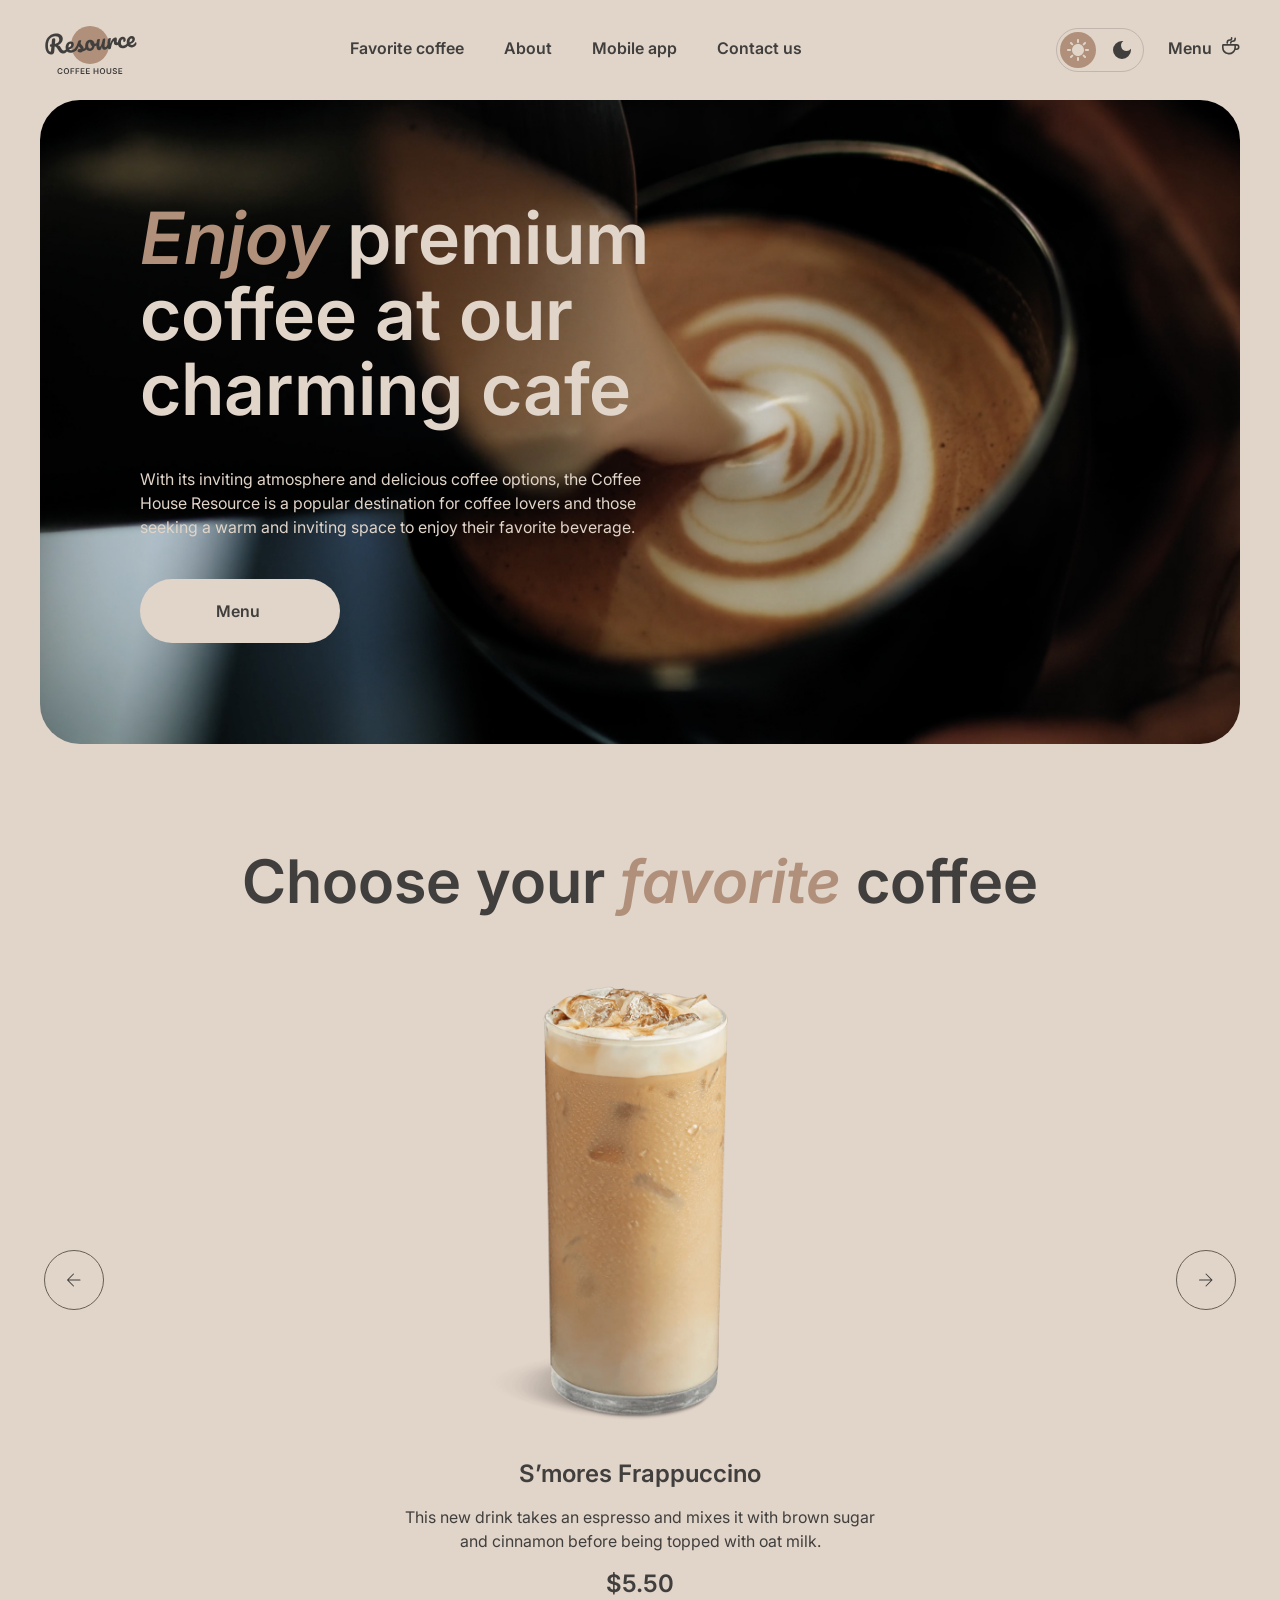
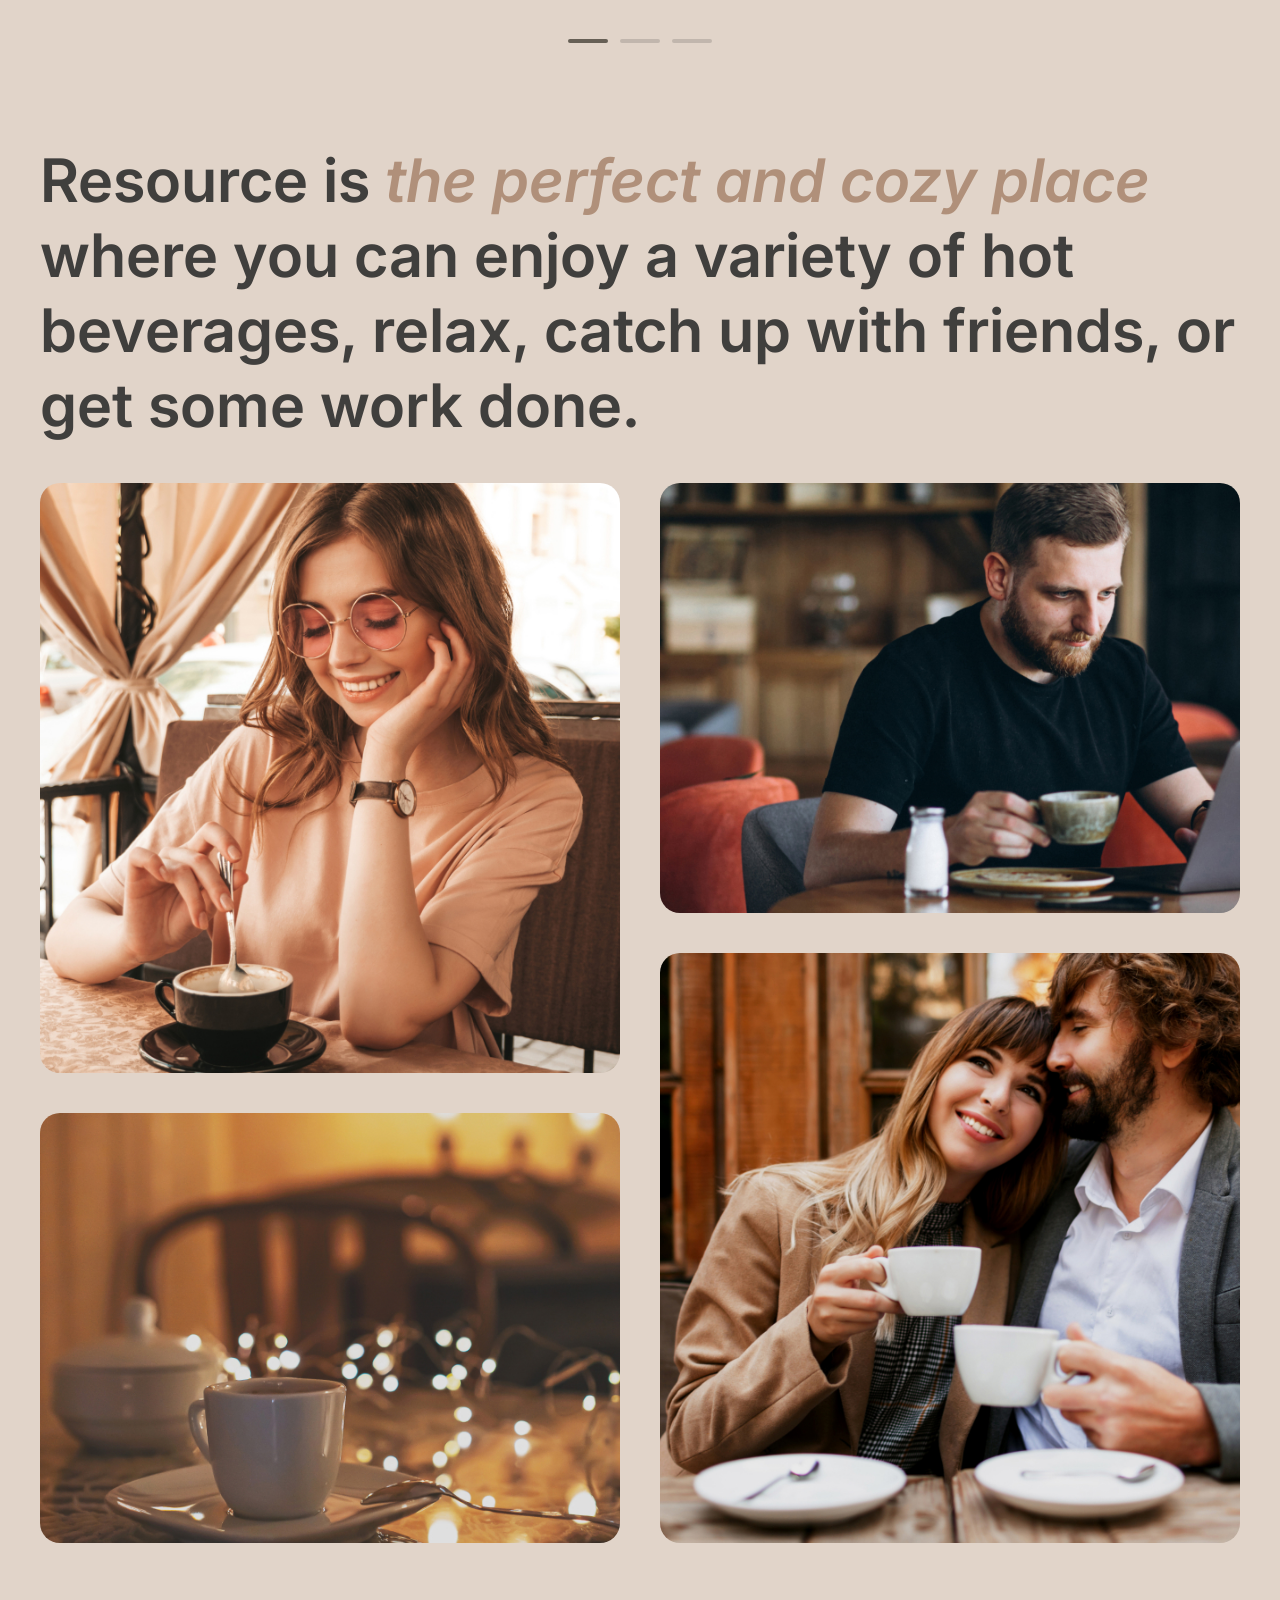
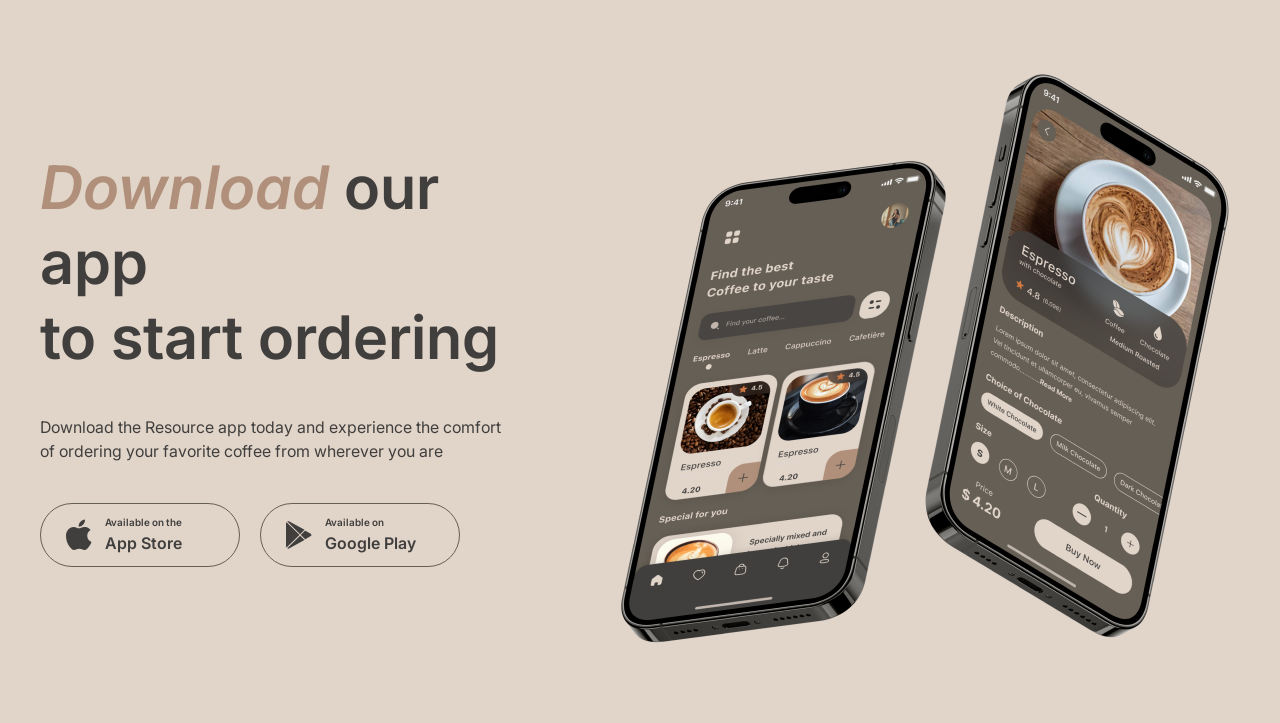
==== index.html @ d1ddf479 "feat: section download 1440" ====
<!DOCTYPE html>
<html lang="en">
<head>
	<meta charset="UTF-8">
	<meta name="viewport" content="width=device-width, initial-scale=1.0">
	<link rel="stylesheet" href="src/fonts/Inter/stylesheet.css">
	<link rel="stylesheet" href="src/css/style.css">
	<title>Resourse COFFE HOUSE</title>
</head>
<body>
	<main class="main">
		<header class="header">
			<div class="container">
				<div class="header-flex">
					<a href="/" class="header-logo logo">
						<img src="src/img/logo.svg" alt="Resourse COFFE HOUSE">
					</a>
					<nav class="header-nav">
						<ul class="header-nav__list list-none">
							<li class="header-nav__item"><a href="#" class="header-nav__link">Favorite coffee</a></li>
							<li class="header-nav__item"><a href="#" class="header-nav__link">About</a></li>
							<li class="header-nav__item"><a href="#" class="header-nav__link">Mobile app</a></li>
							<li class="header-nav__item"><a href="#" class="header-nav__link">Contact us</a></li>
						</ul>
					</nav>
					<div class="header__actions">
						<label class="header-theme-switch theme-switch" for="theme-input">
							<input type="checkbox" id="theme-input" class="theme-switch__input">
							<div class="theme-switch__list">
								<div class="theme-switch__item theme-switch__light">
									<svg class="svg-icon theme-switch__icon theme-switch__icon--sun">
										<use xlink:href="src/img/sprite.svg#sun"></use>
									</svg>
								</div>
								<div class="theme-switch__item theme-switch__dark">
									<svg class="svg-icon theme-switch__icon theme-switch__icon--moon">
										<use xlink:href="src/img/sprite.svg#moon"></use>
									</svg>
								</div>
								<span class="theme-ball"></span>
							</div>
						</label>
						<div class="header-catalog"><a href="#" class="header-catalog__link">
							<span>Menu</span>
							<svg class="svg-icon header-catalog__icon">
								<use xlink:href="src/img/sprite.svg#cup"></use>
							</svg>
						</a></div>
					</div>
				</div>
			</div>
		</header>
		<section class="section section section-hero">
			<div class="container">
				<div class="hero">
					<div class="hero__img">
						<img src="src/img/hero.jpg" alt="">
					</div>
					<div class="hero-main">
						<div class="hero-main__offer">
							<h1 class="title h1 hero-main__title"><span class="accent">Enjoy</span> premium coffee at our charming cafe</h1>
							<p class="text hero-main__text">With its inviting atmosphere and delicious coffee options, the Coffee House Resource is a popular destination for coffee lovers and those seeking a warm and inviting space to enjoy their favorite beverage.</p>
							<a href="#" class="btn hero-main__btn hero-btn">
								<span>Menu</span>
								<svg class="svg-icon hero-btn__icon">
									<use xlink:href="src/img/sprite.svg#cup"></use>
								</svg>
							</a>
						</div>
					</div>
				</div>
			</div>
		</section>
		<section class="section section-favorite-coffee">
			<div class="container">
				<div class="favorite-coffee favorite-coffee">
					<h2 class="favorite-coffee__title title h2">Choose your <span class="accent ">favorite</span> coffee</h2>
					<div class="favorite-coffee__wrap">
						<div class="favorite-coffee__nav">
							<div class="favorite-coffee__nav-left">
								<button class="favorite-coffee__btn">
									<svg class="svg-icon">
										<use xlink:href="src/img/sprite.svg#arrow-left"></use>
									</svg>
								</button>
							</div>
							<div class="favorite-coffee__nav-right">
								<button class="favorite-coffee__btn">
									<svg class="svg-icon">
										<use xlink:href="src/img/sprite.svg#arrow-right"></use>
									</svg>
								</button>
							</div>
						</div>
						<div class="favorite-coffee__main">
							<div class="favorite-coffee__item">
								<div class="favorite-coffee__img"><img src="src/img/slider/coffee-slider-1.png" alt=""></div>
								<h3 class="title h3 favorite-coffee__name">S’mores Frappuccino</h3>
								<p class="text favorite-coffee__descr">This new drink takes an espresso and mixes it with brown sugar and cinnamon before being topped with oat milk.</p>
								<h3 class="title h3 favorite-coffee__price">$5.50</h3>
							</div>
						</div>
						<ul class="favorite-coffee__dots list-none">
							<li class="favorite-coffee__dots-item active"><button class="favorite-coffee__dots-btn" type="button"></button></li>
							<li class="favorite-coffee__dots-item"><button class="favorite-coffee__dots-btn" type="button"></button></li>
							<li class="favorite-coffee__dots-item"><button class="favorite-coffee__dots-btn" type="button"></button></li>
						</ul>
					</div>
				</div>
			</div>
		</section> 
		<section class="section section-about">
			<div class="container">
				<div class="about">
					<h2 class="h2 title about__title">Resource is <span class="accent">the perfect and cozy place</span> where you can enjoy a variety of hot beverages, relax, catch up with friends, or get some work done.</h2>
					<div class="about__main">
						<div class="about__row">
							<div class="about__item">
								<div class="about__img"><img src="src/img/about/about-1.jpg" alt=""></div>
							</div>
							<div class="about__item">
								<div class="about__img about__img--small"><img src="src/img/about/about-2.jpg" alt=""></div>
							</div>
						</div>
						<div class="about__row">
							<div class="about__item">
								<div class="about__img about__img--small"><img src="src/img/about/about-3.jpg" alt=""></div>
							</div>
							<div class="about__item">
								<div class="about__img"><img src="src/img/about/about-4.jpg" alt=""></div>
							</div>
						</div>
					</div>
				</div>
			</div>
		</section>
		<section class="section section-download">
			<div class="container">
				<div class="download">
					<div class="download__main">
						<div class="download__offer">
							<h2 class="h2 title download__title"><span class="accent">Download</span> our app <br> to start ordering</h2>
							<p class="download__text text">Download the Resource app today and experience the comfort of ordering your favorite coffee from wherever you are</p>
							<div class="download__buttons">
								<div class="download__button">
									<a href="#" class="btn btn-app download__btn download__btn--apple">
										<svg class="svg-icon download__icon download__icon--apple">
											<use xlink:href="src/img/sprite.svg#apple"></use>
										</svg>
										<p class="download-btn__small">Available on the</p>
										<p class="download-btn__down">App Store</p>
									</a>
								</div>
								<div class="download__button">
									<a href="#" class="btn btn-app download__btn download__btn--google download-btn">
										<svg class="svg-icon download__icon download__icon--google">
											<use xlink:href="src/img/sprite.svg#google "></use>
										</svg>
										<p class="download-btn__small">Available on</p>
										<p class="download-btn__down">Google Play</p>
									</a>
								</div>
							</div>
						</div>
						<div class="download__img"><img src="src/img/mobile-screens.png" alt=""></div>
					</div>
				</div>
			</div>
		</section>
	</main>
</body>
</html>
---- src/fonts/Inter/stylesheet.css ----
@font-face {
    font-family: 'Inter';
    src: url('Inter18pt-Italic.eot');
    src: url('Inter18pt-Italic.eot?#iefix') format('embedded-opentype'),
        url('Inter18pt-Italic.woff2') format('woff2'),
        url('Inter18pt-Italic.woff') format('woff'),
        url('Inter18pt-Italic.ttf') format('truetype'),
        url('Inter18pt-Italic.svg#Inter18pt-Italic') format('svg');
    font-weight: normal;
    font-style: italic;
    font-display: swap;
}

@font-face {
    font-family: 'Inter';
    src: url('Inter18pt-Regular.eot');
    src: url('Inter18pt-Regular.eot?#iefix') format('embedded-opentype'),
        url('Inter18pt-Regular.woff2') format('woff2'),
        url('Inter18pt-Regular.woff') format('woff'),
        url('Inter18pt-Regular.ttf') format('truetype'),
        url('Inter18pt-Regular.svg#Inter18pt-Regular') format('svg');
    font-weight: normal;
    font-style: normal;
    font-display: swap;
}

@font-face {
    font-family: 'Inter';
    src: url('Inter18pt-SemiBold.eot');
    src: url('Inter18pt-SemiBold.eot?#iefix') format('embedded-opentype'),
        url('Inter18pt-SemiBold.woff2') format('woff2'),
        url('Inter18pt-SemiBold.woff') format('woff'),
        url('Inter18pt-SemiBold.ttf') format('truetype'),
        url('Inter18pt-SemiBold.svg#Inter18pt-SemiBold') format('svg');
    font-weight: 600;
    font-style: normal;
    font-display: swap;
}

@font-face {
    font-family: 'Inter';
    src: url('Inter18pt-SemiBoldItalic.eot');
    src: url('Inter18pt-SemiBoldItalic.eot?#iefix') format('embedded-opentype'),
        url('Inter18pt-SemiBoldItalic.woff2') format('woff2'),
        url('Inter18pt-SemiBoldItalic.woff') format('woff'),
        url('Inter18pt-SemiBoldItalic.ttf') format('truetype'),
        url('Inter18pt-SemiBoldItalic.svg#Inter18pt-SemiBoldItalic') format('svg');
    font-weight: 600;
    font-style: italic;
    font-display: swap;
}
---- src/css/style.css ----
:root {
  --text-primary: #403F3D;
  --text-inverse: #E1D4C9;
  --text-accent: #B0907A;
	--bg-page: #E1D4C9;
	--bg-container: #665F55;
	--bg-overlay: rgba(64, 63, 61, 0.8);
	--border-primary: #C1B6AD;
	--border-inverse: #665F55;
	--dark-text-primary: #E1D4C9;
  --dark-text-inverse: #E1D4C9;
  --dark-text-accent: #B0907A;
	--dark-bg-page: #292826;
	--dark-bg-container: #403F3D;
	--dark-bg-overlay: rgba(41, 40, 38, 0.8);
	--dark-border-primary: #665F55;
	--dark-border-inverse: #C1B6AD;
}
html {
  scroll-behavior: smooth;
	font-size: 16px;
}
*,
*::before,
*::after {
  box-sizing: border-box;
}
body,
h1,
h2,
h3,
h4,
p,
ul,
ol {
  margin: 0;
}
body {
	font-family: "Inter", sans-serif;
	color: var(--text-primary);
	line-height: 150%;
	background-color: var(--bg-page);
}
input, button, textarea, select {
  font-family: inherit;
}
a {
	font-weight: 600;
	line-height: 150%;
	color: inherit;
	text-decoration: none;
	transition: 0.3s;
}
a:hover {
	color: var(--text-primary);
}
img {
	display: block;
	width: 100%;
}
.section {
	padding: 50px 0;
}
.title {
	margin-bottom: 40px;
	font-weight: 600;
}
.h1 {
	font-size: 4.5rem;
	line-height: 105%;
}
.h2 {
	font-size: 3.75rem;
	line-height: 125%;
}
.h3 {
	font-size: 1.5rem;
	line-height: 125%;
}
.accent {
	font-style: italic;
	color: var(--text-accent);
}
.list-none {
  padding-left: 0;
  list-style: none;
}
.container {
	width: 100%;
	max-width: 1440px;
	padding: 0 40px;
	margin: 0 auto;
}
.svg-icon {
	width: 18px;
	height: 18px;
	fill: var(--text-primary);
	transition: .3s;
}
.btn {
	display: block;
	padding: 20px;
	background-color: var(--bg-page);
	color: var(--text-primary);
	text-align: center;
	border-radius: 100px;
}
.btn-app {
	padding: 11px 20px;
	background-color: none;
	border: 1px solid var(--border-inverse);
}
/* header */
.header {
	padding: 20px 0;
}
.header-flex {
	display: flex;
	justify-content: space-between;
	align-items: center;
}
.header-nav__list {
	display: flex;
}
.header-nav__item {
	padding: 0 20px;
}
.header-nav__link {
	display: block;
	position: relative;
	padding-bottom: 4px;
}
.header-nav__link::before {
	content: '';
	position: absolute;
	bottom: 0;
	left: 0;
	width: 0;
	height: 2px;
	transition: 0.3s;
	background-color: var(--text-primary)
}
.header-nav__link:hover::before {
	width: 100%;
}
.header__actions {
	display: flex;
	align-items: center;
	margin-left: 44px;
}
.theme-switch {
	cursor: pointer;
	margin-right: 24px;
}
.theme-switch__input {
  position: absolute;
  width: 1px;
  height: 1px;
  padding: 0;
  margin: -1px;
  overflow: hidden;
  clip: rect(0, 0, 0, 0);
  border: 0;
}
.theme-switch__list {
	display: flex;
	justify-content: space-between;
	align-items: center;
	padding: 3px;
	border: 1px solid var(--border-primary);
	border-radius: 100px;
}
.theme-switch__item {
	display: flex;
  justify-content: center;
  align-items: center;
	width: 36px;
	height: 36px;
	border-radius: 50%;
	transition: .3s;
}
.theme-switch__light {
	margin-right: 8px;
	background-color: var(--text-accent);
}
.theme-switch__icon {
	transition: .3s;
}
.theme-switch__icon--sun {
	width: 22px;
	height: 22px;
	fill: var(--text-inverse);
}
.theme-switch__icon--moon {
	height: 20px;
}
.theme-switch__dark:hover {
	background-color: var(--dark-border-primary);
}
.theme-switch__dark:hover .theme-switch__icon {
	fill: var(--text-inverse)
}
.header-catalog__link {
	display: block;
  position: relative;
  padding-bottom: 4px;
	padding-right: 28px;
}
.header-catalog__link:after {
	width: 0;
	content: '';
  position: absolute;
  bottom: 0;
  left: 0;
  height: 2px;
  transition: 0.3s;
  background-color: var(--text-primary);
}
.header-catalog__link:hover::after {
	width: 100%;
}
.header-catalog__icon {
	position: absolute;
	right: 0;
	top: calc(50% - 4px);
	transform: translateY(-50%);
}
/* end header */
/* hero */
.section-hero {
	padding-top: 0;
}
.hero {
	position: relative;
	color: var(--text-inverse); 
}
.hero__img {
	height: 644px;
	border-radius: 40px;
	overflow: hidden;
}
.hero__img img {
	height: 100%;
	object-fit: cover;
}
.hero-main {
	padding: 100px;
	position: absolute;
	top: 0;
	left: 0;
}
.hero-main__offer {
	width: 100%;
	max-width: 530px;
}
.hero-main__btn {
	margin-top: 40px;
	max-width: 200px;
	position: relative;
}
.hero-btn__icon {
	vertical-align: text-top;
	width: 0;
	opacity: 0;
}
.hero-main__btn:hover .hero-btn__icon {
	width: 18px;
	opacity: 1;
	margin-left: 5px;
}
/* end hero */
/* favorite-coffee */
.favorite-coffee {
	position: relative;
}
.favorite-coffee__title {
	text-align: center;
}
.favorite-coffee__wrap {
	position: relative;
}
.favorite-coffee__item {
	width: 100%;
	max-width: 480px;
	margin: 0 auto;
	text-align: center;
}
.favorite-coffee__img {
	margin-bottom: 20px;
}
.favorite-coffee__name {
	margin-bottom: 16px;
}
.favorite-coffee__descr {
	margin-bottom: 16px;
	padding: 0 5px;
}
.favorite-coffee__nav-left, .favorite-coffee__nav-right {
	position: absolute;
	top: calc(50% - 21px);
	left: 4px;
	transform: translateY(-50%);
	line-height: 0;
	font-size: 0;
}
.favorite-coffee__nav-right {
	left: auto;
	right: 4px;
}
.favorite-coffee__btn {
	background: none;
	border: 1px solid var(--border-inverse);
	border-radius: 50%;
	width: 60px;
	height: 60px;
	padding: 0;
	position: relative;
	cursor: pointer;
	transition: .3s;
}
.favorite-coffee__btn:hover {
	background-color: var(--bg-container);
}
.favorite-coffee__btn .svg-icon {
	position: absolute;
	top: 50%;
	left: 50%;
	transform: translate(-50%, -50%);
	width: 14px;
	height: 14px;
}
.favorite-coffee__btn:hover .svg-icon {
	fill: var(--text-inverse);
}
.favorite-coffee__dots {
	display: flex;
	justify-content: center;
}
.favorite-coffee__dots-item {
	padding: 0 6px;
	line-height: 0;
  font-size: 0;
}
.favorite-coffee__dots-btn {
	width: 40px;
	height: 4px;
	border: none;
	border-radius: 100px;
	background-color: var(--border-primary);
	transition: .3s;
	cursor: pointer;
}
.favorite-coffee__dots-item.active .favorite-coffee__dots-btn {
	background-color: var(--border-inverse);
}
/* end favorite-coffee */ 
/* about */
.about__main {
	display: grid; 
	grid-template-columns: 1fr 1fr;
	grid-column-gap: 40px;
  grid-row-gap: 40px;
}
.about__row {
	display: grid;
	grid-template-columns: 1fr;
	grid-column-gap: 40px;
	grid-row-gap: 40px;
}
.about__img {
	border-radius: 20px;
	overflow: hidden;
	height: 590px;
}
.about__img img {
	height: 100%;
	object-position: center;
  object-fit: cover;
	transform: scale(1.1);
	transition: .3s;
}
.about__img:hover img {
	transform: scale(1);
}
.about__img--small {
	max-height: 430px;
}
/* end about */
/* download */
.download__main {
	display: flex;
	align-items: center;
}
.download__offer {
	padding-right: 100px;
}
.download__img {
	width: 100%;
	max-width: 630px;
}
.download__buttons {
	margin-top: 40px;
	display: flex;
}
.download__button {
	width: 100%;
	max-width: 200px;
}
.download__button:first-child {
	margin-right: 20px;
}
.download__btn {
	text-align: left;
	position: relative;
	padding-left: 64px;
}
.download-btn__small {
	 font-size: 0.625rem;
	 line-height: 140%;
	 margin-bottom: 2px;
}
.svg-icon.download__icon {
  width: 36px;
  height: 36px;
  padding: 2px 5px;
	position: absolute;
	left: 20px;
	top: 50%;
	transform: translateY(-50%);
}
/* end download */
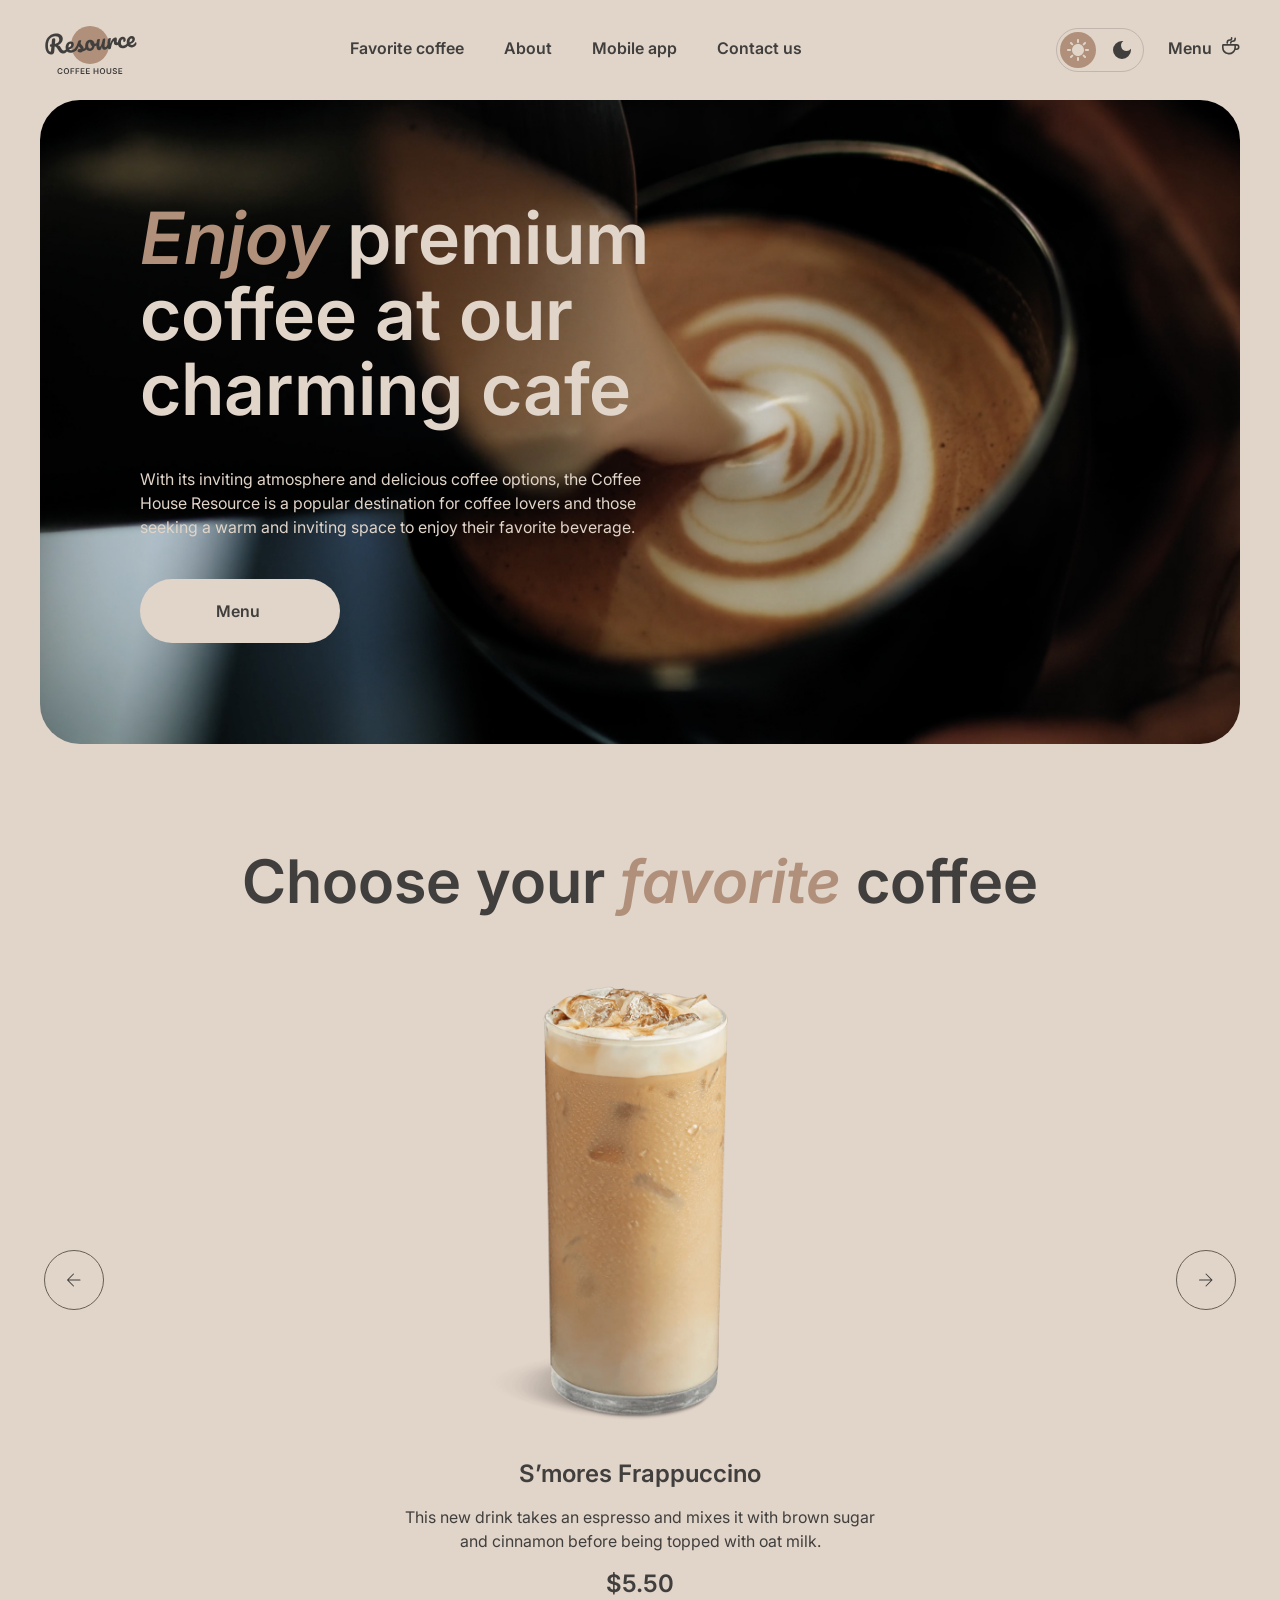
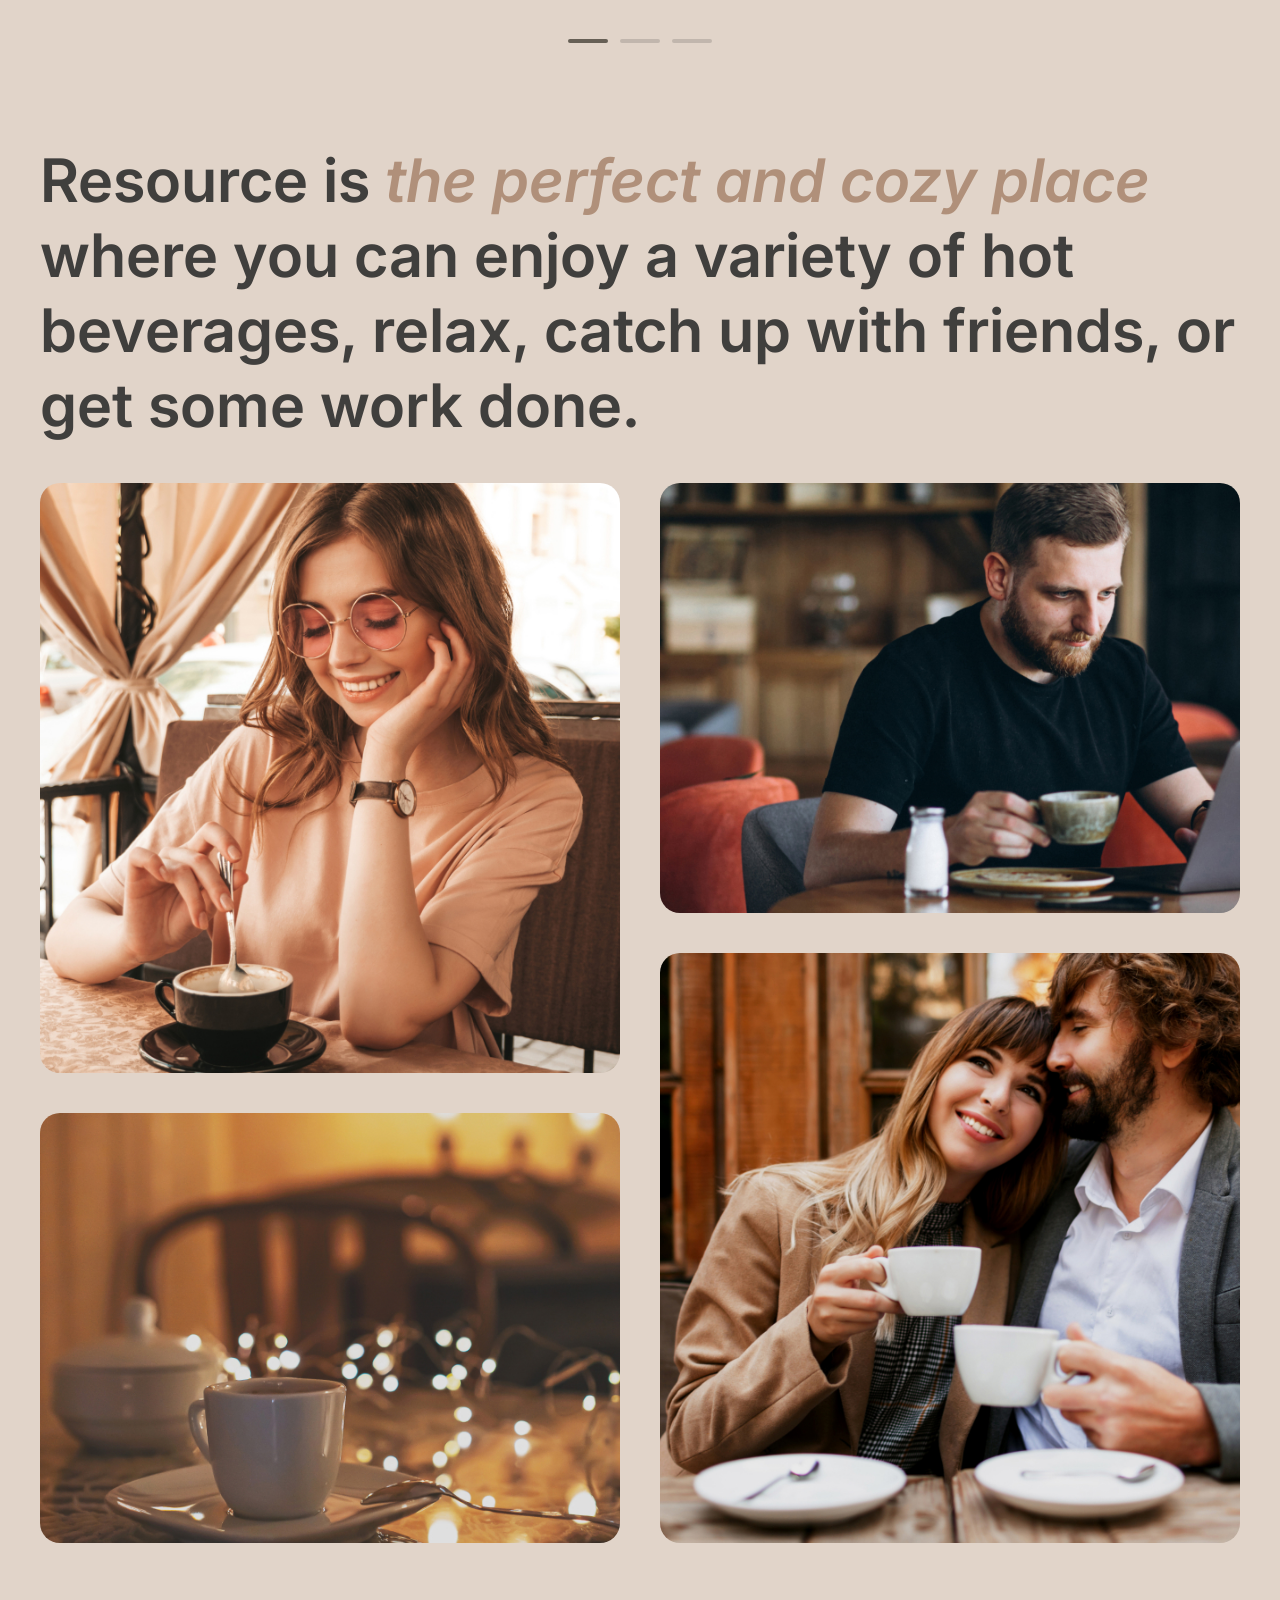
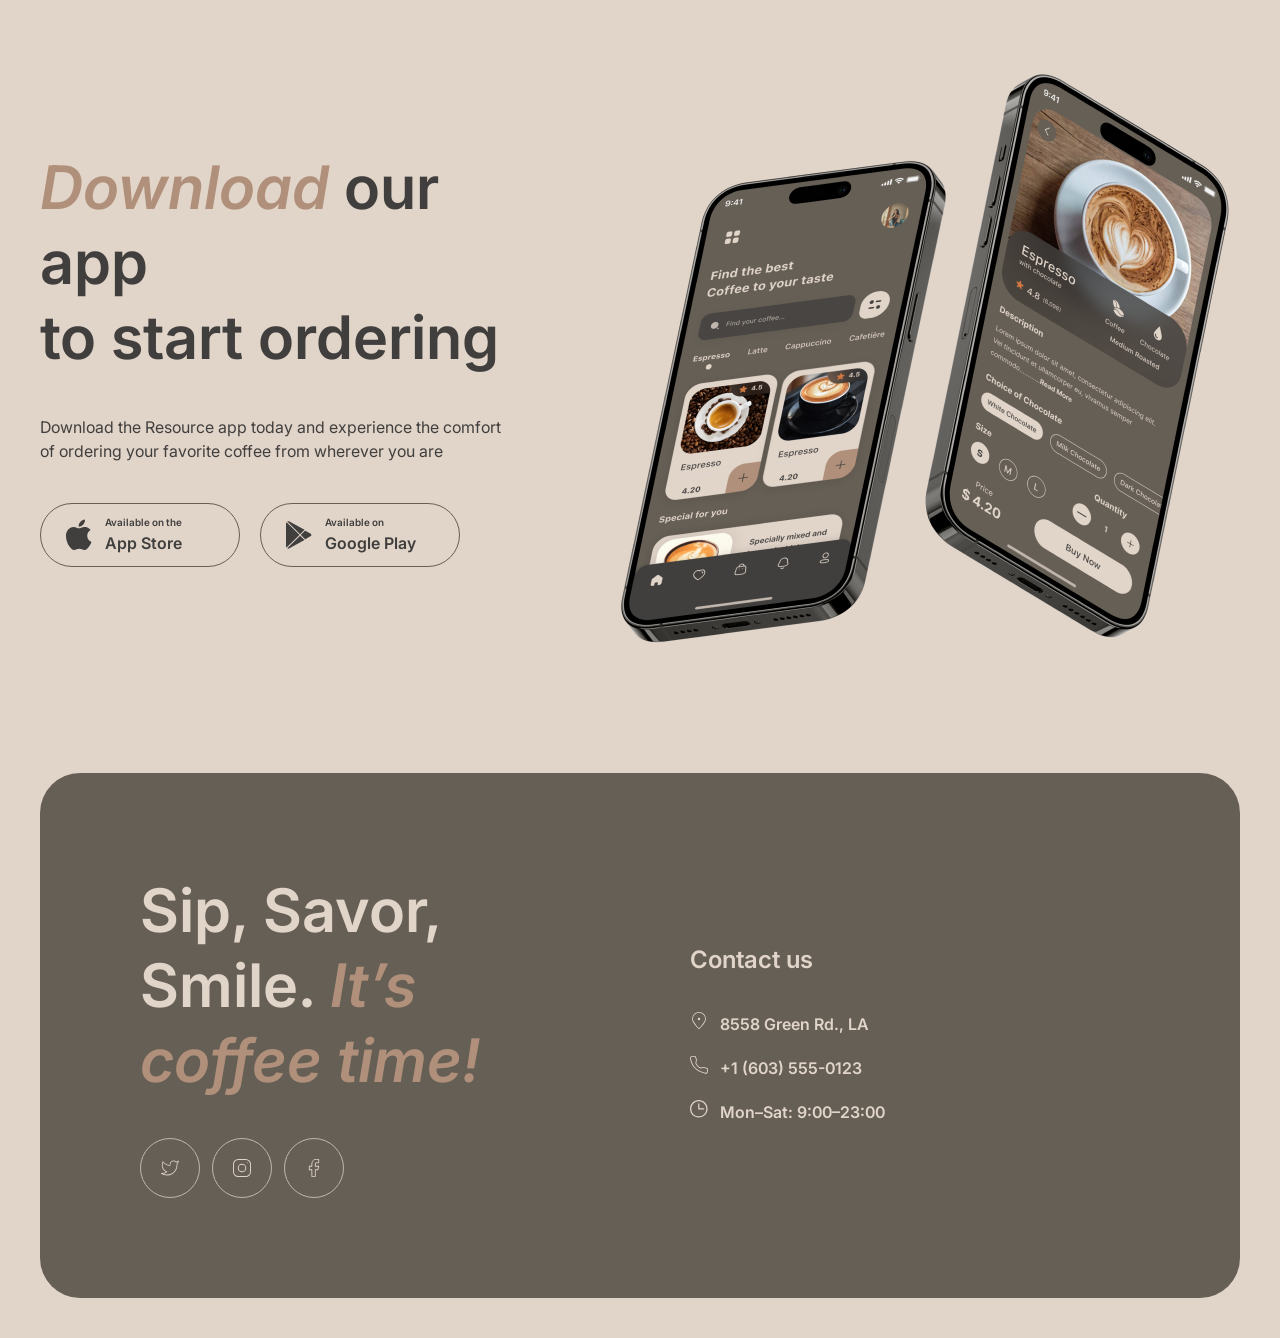
==== commit 5a6efcdc: "feat: footer 1440" ====
--- a/index.html
+++ b/index.html
@@ -168,5 +168,68 @@
 			</div>
 		</section>
 	</main>
+	<footer class="footer">
+		<div class="container">
+			<div class="footer__main">
+				<div class="footer__item footer__left">
+					<h2 class="h2 title footer__title">Sip, Savor, Smile. <span class="accent">It’s coffee time!</span></h2>
+					<ul class="list-none footer__social footer-social">
+						<li class="footer-social__item">
+							<a href="#" class="footer-social__link">
+								<svg class="svg-icon footer-social__icon">
+									<use xlink:href="src/img/sprite.svg#twitter"></use>
+								</svg>
+							</a>
+						</li>
+						<li class="footer-social__item">
+							<a href="#" class="footer-social__link">
+								<svg class="svg-icon footer-social__icon">
+									<use xlink:href="src/img/sprite.svg#instagram"></use>
+								</svg>
+							</a>
+						</li>
+						<li class="footer-social__item">
+							<a href="#" class="footer-social__link">
+								<svg class="svg-icon footer-social__icon">
+									<use xlink:href="src/img/sprite.svg#facebook"></use>
+								</svg>
+							</a>
+						</li>
+					</ul>
+				</div>
+				<div class="footer__item footer__right">
+					<div class="footer__contact footer-contact">
+						<p class="footer-contact__title title">Contact us</p>
+						<ul class="list-none footer-contact__list">
+							<li class="footer-contact__item">
+								<a href="#" class="footer-contact__link">
+									<svg class="svg-icon footer-contact__icon">
+										<use xlink:href="src/img/sprite.svg#local "></use>
+									</svg>
+									8558 Green Rd.,  LA
+								</a>
+							</li>
+							<li class="footer-contact__item">
+								<a href="#" class="footer-contact__link">
+									<svg class="svg-icon footer-contact__icon">
+										<use xlink:href="src/img/sprite.svg#phone"></use>
+									</svg>
+									+1 (603) 555-0123
+								</a>
+							</li>
+							<li class="footer-contact__item">
+								<a href="#" class="footer-contact__link">
+									<svg class="svg-icon footer-contact__icon">
+										<use xlink:href="src/img/sprite.svg#clock"></use>
+									</svg>
+									Mon–Sat: 9:00–23:00
+								</a>
+							</li>
+						</ul>
+					</div>
+				</div>
+			</div>
+		</div>
+	</footer>
 </body>
 </html>
--- a/src/css/style.css
+++ b/src/css/style.css
@@ -107,7 +107,7 @@
 }
 .btn-app {
 	padding: 11px 20px;
-	background-color: none;
+	background: none;
 	border: 1px solid var(--border-inverse);
 }
 /* header */
@@ -414,12 +414,16 @@
 	position: relative;
 	padding-left: 64px;
 }
+.download__btn:hover {
+	background-color: var(--bg-container);
+	color: var(--text-inverse);
+}
 .download-btn__small {
 	 font-size: 0.625rem;
 	 line-height: 140%;
 	 margin-bottom: 2px;
 }
-.svg-icon.download__icon {
+.download__icon {
   width: 36px;
   height: 36px;
   padding: 2px 5px;
@@ -428,4 +432,88 @@
 	top: 50%;
 	transform: translateY(-50%);
 }
-/* end download */+.download__btn:hover .download__icon {
+	fill: var(--text-inverse);
+}
+/* end download */
+/* footer */
+.footer {
+	padding: 50px 0 40px;
+}
+.footer__main {
+	padding: 100px;
+	background-color: var(--bg-container);
+	border-radius: 40px;
+	color: var(--text-inverse);
+	display: flex;
+	align-items: center;
+}
+.footer .svg-icon {
+	fill: var(--text-inverse);
+}
+.footer__item {
+	width: 100%;
+	max-width: 530px;
+}
+.footer__left {
+	margin-right: 100px;
+}
+.footer-social {
+	display: flex;
+}
+.footer-social__item {
+	margin-right: 12px;
+}
+.footer-social__item:last-child {
+	margin-right: 0;
+}
+.footer-social__link {
+	width: 60px;
+	height: 60px;
+	display: flex;
+  align-items: center;
+  justify-content: center;
+	border: 1px solid var(--border-primary);
+	padding: 18px;
+	border-radius: 50%;
+}
+.footer-social__link:hover {
+	border-color: var(--border-inverse);
+	background-color: var(--bg-page);
+}
+.footer-social__link:hover .svg-icon {
+	fill: var(--text-primary);
+}
+.footer-contact__title {
+	font-size: 1.5rem;
+}
+.footer-contact__link {
+	display: inline-block;
+	position: relative;
+}
+.footer-contact__link::after {
+	content: '';
+	width: 0;
+	height: 2px;
+	background-color: var(--text-inverse);
+	position: absolute;
+	bottom: 0;
+	left: 0;
+	transition: .3s;
+}
+.footer-contact__link:hover::after {
+	width: 100%;
+}
+.footer-contact__link:hover {
+	color: var(--text-inverse);
+}
+.footer-contact__item {
+	margin-bottom: 20px;
+}
+.footer-contact__item:last-child {
+	margin-bottom: 0;
+}
+.footer-contact__icon {
+	margin-right: 8px;
+}
+/* end footer */
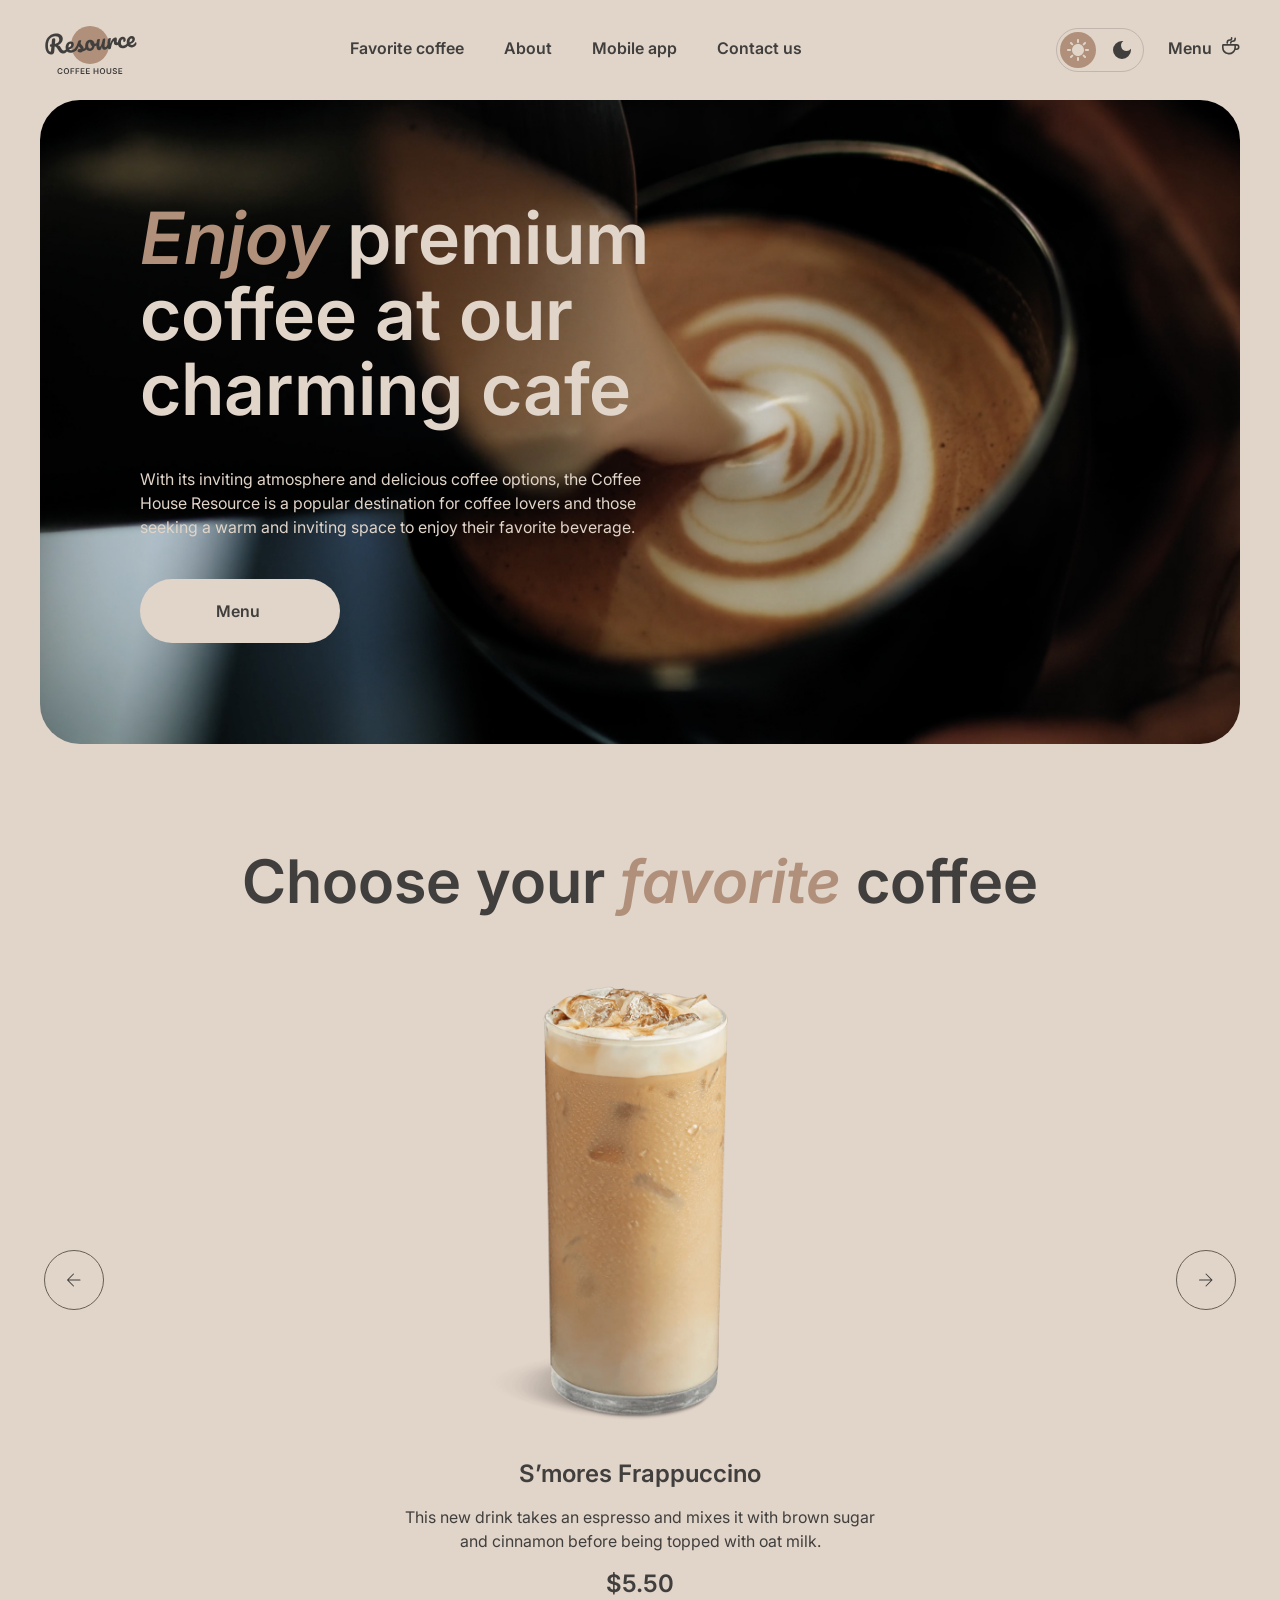
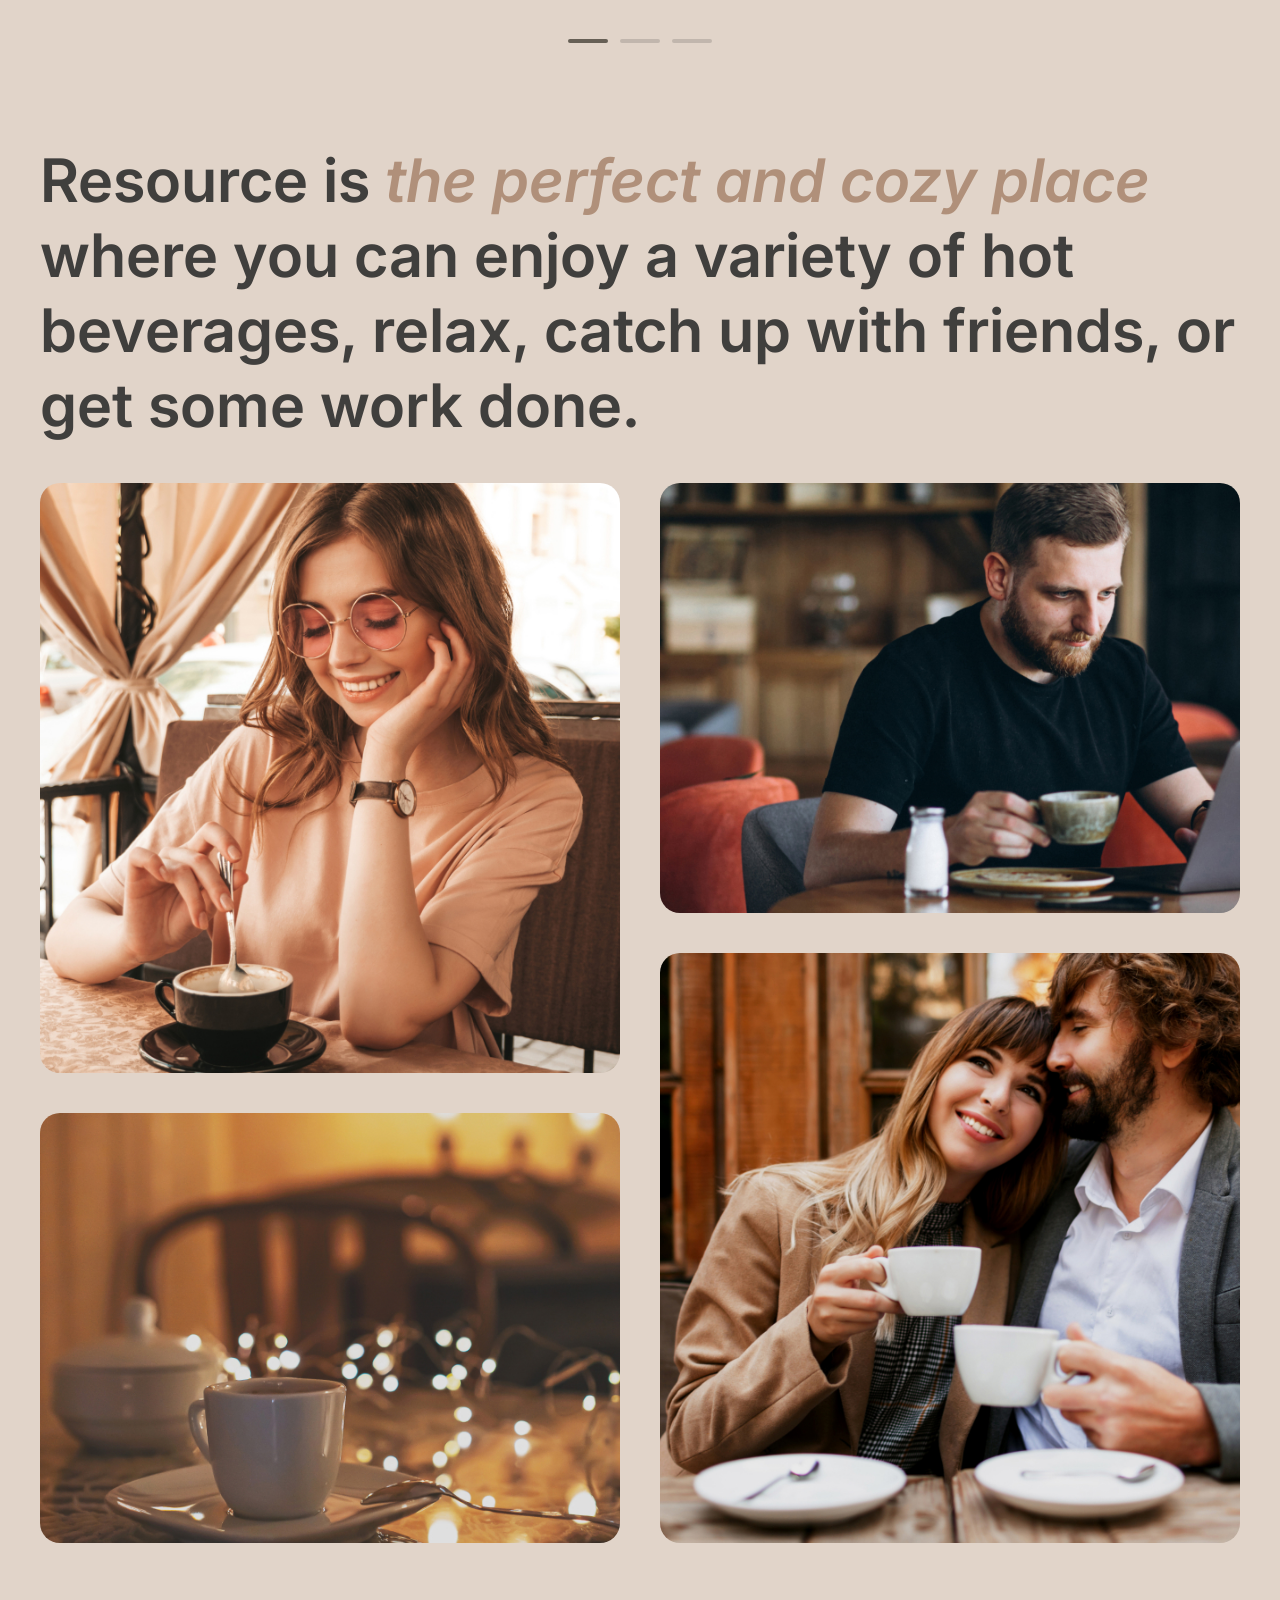
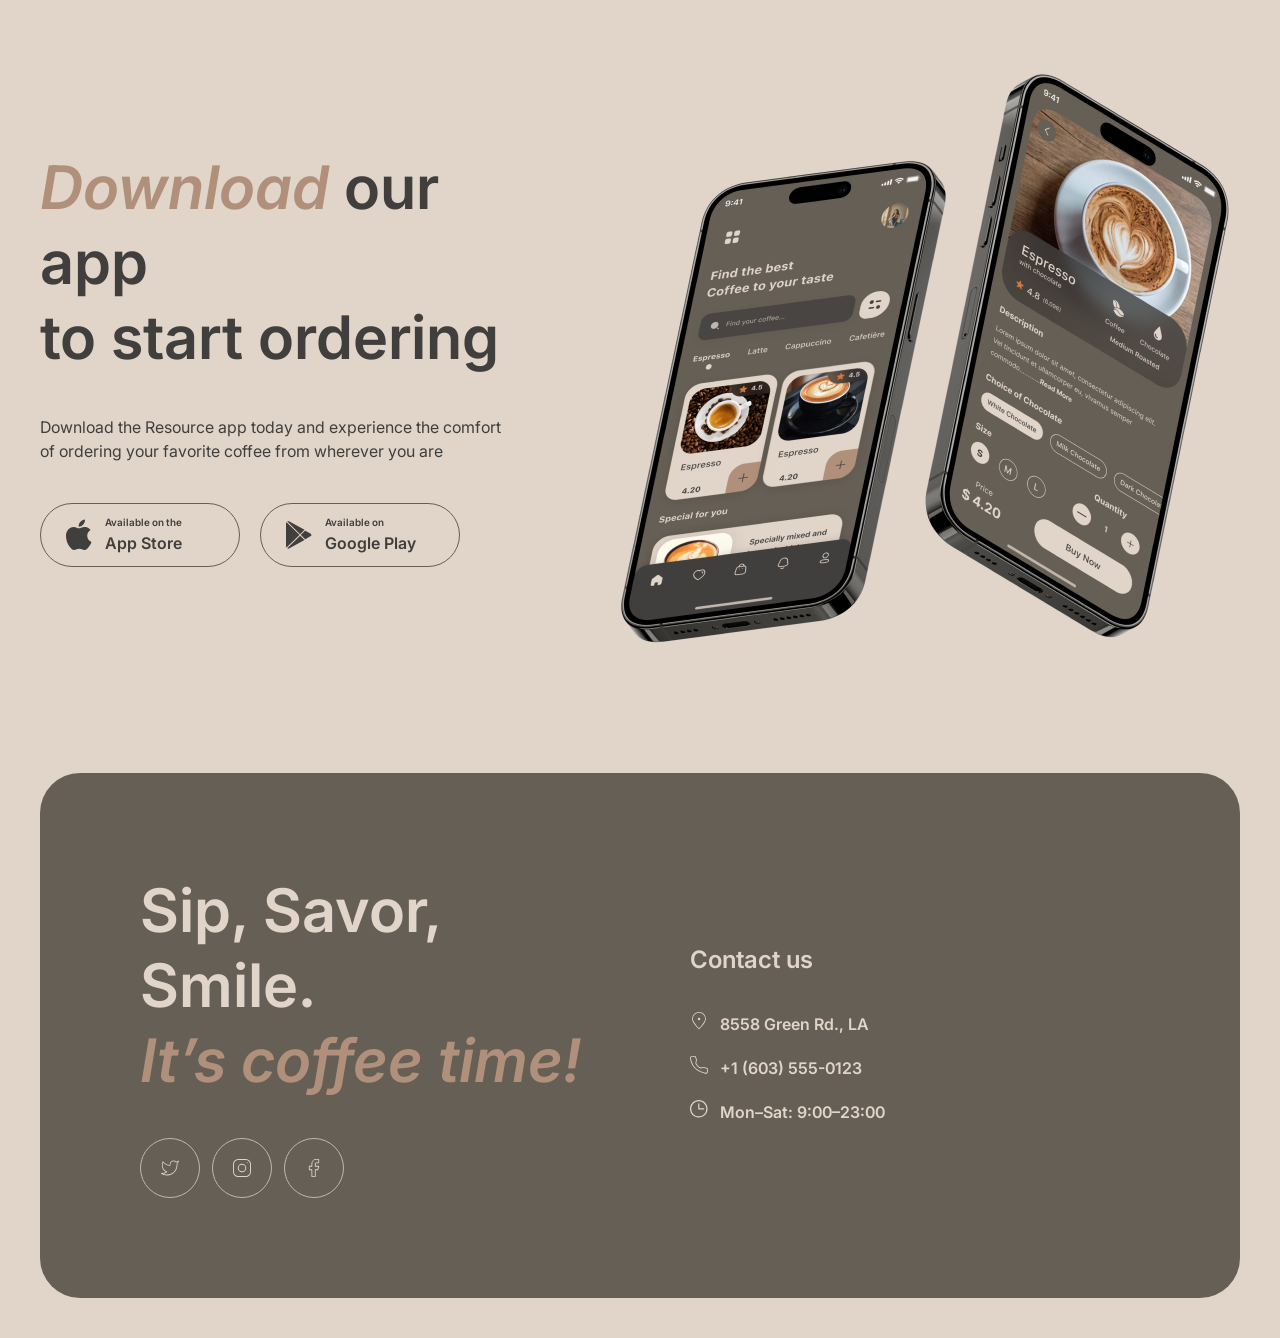
==== commit 185c6696: "feat: mobile version" ====
--- a/index.html
+++ b/index.html
@@ -3,64 +3,70 @@
 <head>
 	<meta charset="UTF-8">
 	<meta name="viewport" content="width=device-width, initial-scale=1.0">
+	<link rel="icon" href="src/img/favicon.png">
 	<link rel="stylesheet" href="src/fonts/Inter/stylesheet.css">
 	<link rel="stylesheet" href="src/css/style.css">
+	<link rel="stylesheet" href="src/css/media.css">
 	<title>Resourse COFFE HOUSE</title>
 </head>
 <body>
+	<header class="header">
+		<div class="container">
+			<div class="header-flex">
+				<a href="./" class="header-logo logo">
+					<img src="src/img/logo.svg" alt="Resourse COFFE HOUSE">
+				</a>
+				<nav class="header-nav">
+					<ul class="header-nav__list list-none">
+						<li class="header-nav__item"><a href="#favorite" class="header-nav__link">Favorite coffee</a></li>
+						<li class="header-nav__item"><a href="#about" class="header-nav__link">About</a></li>
+						<li class="header-nav__item"><a href="#download" class="header-nav__link">Mobile app</a></li>
+						<li class="header-nav__item"><a href="#contacts" class="header-nav__link">Contact us</a></li>
+					</ul>
+				</nav>
+				<div class="header__actions">
+					<label class="header-theme-switch theme-switch" for="theme-input">
+						<input type="checkbox" id="theme-input" class="theme-switch__input">
+						<span class="theme-switch__list">
+							<span class="theme-switch__item theme-switch__light">
+								<svg class="svg-icon theme-switch__icon theme-switch__icon--sun">
+									<use xlink:href="src/img/sprite.svg#sun"></use>
+								</svg>
+							</span>
+							<span class="theme-switch__item theme-switch__dark">
+								<svg class="svg-icon theme-switch__icon theme-switch__icon--moon">
+									<use xlink:href="src/img/sprite.svg#moon"></use>
+								</svg>
+							</span>
+							<span class="theme-ball"></span>
+						</span>
+					</label>
+					<div class="header-catalog"><a href="catalog.html" class="header-catalog__link">
+						<span>Menu</span>
+						<svg class="svg-icon header-catalog__icon">
+							<use xlink:href="src/img/sprite.svg#cup"></use>
+						</svg>
+					</a></div>
+					<div class="header__toggle nav-toggle">
+						<div class="nav-toggle__line nav-toggle__line--one"></div>
+						<div class="nav-toggle__line nav-toggle__line--two"></div>
+					</div>
+				</div>
+			</div>
+		</div>
+	</header>
 	<main class="main">
-		<header class="header">
-			<div class="container">
-				<div class="header-flex">
-					<a href="/" class="header-logo logo">
-						<img src="src/img/logo.svg" alt="Resourse COFFE HOUSE">
-					</a>
-					<nav class="header-nav">
-						<ul class="header-nav__list list-none">
-							<li class="header-nav__item"><a href="#" class="header-nav__link">Favorite coffee</a></li>
-							<li class="header-nav__item"><a href="#" class="header-nav__link">About</a></li>
-							<li class="header-nav__item"><a href="#" class="header-nav__link">Mobile app</a></li>
-							<li class="header-nav__item"><a href="#" class="header-nav__link">Contact us</a></li>
-						</ul>
-					</nav>
-					<div class="header__actions">
-						<label class="header-theme-switch theme-switch" for="theme-input">
-							<input type="checkbox" id="theme-input" class="theme-switch__input">
-							<div class="theme-switch__list">
-								<div class="theme-switch__item theme-switch__light">
-									<svg class="svg-icon theme-switch__icon theme-switch__icon--sun">
-										<use xlink:href="src/img/sprite.svg#sun"></use>
-									</svg>
-								</div>
-								<div class="theme-switch__item theme-switch__dark">
-									<svg class="svg-icon theme-switch__icon theme-switch__icon--moon">
-										<use xlink:href="src/img/sprite.svg#moon"></use>
-									</svg>
-								</div>
-								<span class="theme-ball"></span>
-							</div>
-						</label>
-						<div class="header-catalog"><a href="#" class="header-catalog__link">
-							<span>Menu</span>
-							<svg class="svg-icon header-catalog__icon">
-								<use xlink:href="src/img/sprite.svg#cup"></use>
-							</svg>
-						</a></div>
-					</div>
-				</div>
-			</div>
-		</header>
 		<section class="section section section-hero">
 			<div class="container">
 				<div class="hero">
 					<div class="hero__img">
-						<img src="src/img/hero.jpg" alt="">
+						<img src="src/img/hero.jpg" alt="Resourse COFFE HOUSE">
 					</div>
 					<div class="hero-main">
 						<div class="hero-main__offer">
 							<h1 class="title h1 hero-main__title"><span class="accent">Enjoy</span> premium coffee at our charming cafe</h1>
 							<p class="text hero-main__text">With its inviting atmosphere and delicious coffee options, the Coffee House Resource is a popular destination for coffee lovers and those seeking a warm and inviting space to enjoy their favorite beverage.</p>
-							<a href="#" class="btn hero-main__btn hero-btn">
+							<a href="catalog.html" class="btn hero-main__btn hero-btn">
 								<span>Menu</span>
 								<svg class="svg-icon hero-btn__icon">
 									<use xlink:href="src/img/sprite.svg#cup"></use>
@@ -71,7 +77,7 @@
 				</div>
 			</div>
 		</section>
-		<section class="section section-favorite-coffee">
+		<section class="section section-favorite-coffee" id="favorite">
 			<div class="container">
 				<div class="favorite-coffee favorite-coffee">
 					<h2 class="favorite-coffee__title title h2">Choose your <span class="accent ">favorite</span> coffee</h2>
@@ -94,7 +100,7 @@
 						</div>
 						<div class="favorite-coffee__main">
 							<div class="favorite-coffee__item">
-								<div class="favorite-coffee__img"><img src="src/img/slider/coffee-slider-1.png" alt=""></div>
+								<div class="favorite-coffee__img"><img src="src/img/slider/coffee-slider-1.png" alt="Slider 1"></div>
 								<h3 class="title h3 favorite-coffee__name">S’mores Frappuccino</h3>
 								<p class="text favorite-coffee__descr">This new drink takes an espresso and mixes it with brown sugar and cinnamon before being topped with oat milk.</p>
 								<h3 class="title h3 favorite-coffee__price">$5.50</h3>
@@ -109,32 +115,32 @@
 				</div>
 			</div>
 		</section> 
-		<section class="section section-about">
+		<section class="section section-about" id="about">
 			<div class="container">
 				<div class="about">
 					<h2 class="h2 title about__title">Resource is <span class="accent">the perfect and cozy place</span> where you can enjoy a variety of hot beverages, relax, catch up with friends, or get some work done.</h2>
 					<div class="about__main">
 						<div class="about__row">
 							<div class="about__item">
-								<div class="about__img"><img src="src/img/about/about-1.jpg" alt=""></div>
+								<div class="about__img"><img src="src/img/about/about-1.jpg" alt="img-1"></div>
+							</div>
+							<div class="about__item about__item--small">
+								<div class="about__img about__img--small"><img src="src/img/about/about-2.jpg" alt="img-2"></div>
+							</div>
+						</div>
+						<div class="about__row">
+							<div class="about__item about__item--small">
+								<div class="about__img about__img--small"><img src="src/img/about/about-3.jpg" alt="img-3"></div>
 							</div>
 							<div class="about__item">
-								<div class="about__img about__img--small"><img src="src/img/about/about-2.jpg" alt=""></div>
-							</div>
-						</div>
-						<div class="about__row">
-							<div class="about__item">
-								<div class="about__img about__img--small"><img src="src/img/about/about-3.jpg" alt=""></div>
-							</div>
-							<div class="about__item">
-								<div class="about__img"><img src="src/img/about/about-4.jpg" alt=""></div>
+								<div class="about__img"><img src="src/img/about/about-4.jpg" alt="img-3"></div>
 							</div>
 						</div>
 					</div>
 				</div>
 			</div>
 		</section>
-		<section class="section section-download">
+		<section class="section section-download" id="download">
 			<div class="container">
 				<div class="download">
 					<div class="download__main">
@@ -162,13 +168,13 @@
 								</div>
 							</div>
 						</div>
-						<div class="download__img"><img src="src/img/mobile-screens.png" alt=""></div>
+						<div class="download__img"><img src="src/img/mobile-screens.png" alt="Phone"></div>
 					</div>
 				</div>
 			</div>
 		</section>
 	</main>
-	<footer class="footer">
+	<footer class="footer" id="contacts">
 		<div class="container">
 			<div class="footer__main">
 				<div class="footer__item footer__left">
@@ -202,7 +208,7 @@
 						<p class="footer-contact__title title">Contact us</p>
 						<ul class="list-none footer-contact__list">
 							<li class="footer-contact__item">
-								<a href="#" class="footer-contact__link">
+								<a target="_blank" href="https://maps.app.goo.gl/xUj565KbS2uCdw798" class="footer-contact__link">
 									<svg class="svg-icon footer-contact__icon">
 										<use xlink:href="src/img/sprite.svg#local "></use>
 									</svg>
@@ -210,7 +216,7 @@
 								</a>
 							</li>
 							<li class="footer-contact__item">
-								<a href="#" class="footer-contact__link">
+								<a href="tel:+1603555-0123" class="footer-contact__link">
 									<svg class="svg-icon footer-contact__icon">
 										<use xlink:href="src/img/sprite.svg#phone"></use>
 									</svg>
@@ -218,12 +224,12 @@
 								</a>
 							</li>
 							<li class="footer-contact__item">
-								<a href="#" class="footer-contact__link">
+								<div class="footer-contact__link">
 									<svg class="svg-icon footer-contact__icon">
 										<use xlink:href="src/img/sprite.svg#clock"></use>
 									</svg>
 									Mon–Sat: 9:00–23:00
-								</a>
+								</div>
 							</li>
 						</ul>
 					</div>
--- a/src/css/style.css
+++ b/src/css/style.css
@@ -148,6 +148,31 @@
 	align-items: center;
 	margin-left: 44px;
 }
+.header__toggle {
+	display: none;
+	margin-left: 14px;
+}
+.nav-toggle {
+	width: 44px;
+	height: 44px;
+	padding: 10px;
+	flex-direction: column;
+	justify-content: center;
+	align-items: center;
+	border: 1px solid var(--border-inverse);
+	border-radius: 50%;
+	cursor: pointer;
+}
+.nav-toggle__line {
+	width: 16px;
+	height: 1.5px;
+	background-color: var(--border-inverse);
+	border-radius: 40px;
+	transition: 0.3s;
+}
+.nav-toggle__line--one {
+	margin-bottom: 6px;
+}
 .theme-switch {
 	cursor: pointer;
 	margin-right: 24px;
@@ -458,6 +483,9 @@
 .footer__left {
 	margin-right: 100px;
 }
+.footer__title span {
+	display: block;
+}
 .footer-social {
 	display: flex;
 }
@@ -490,6 +518,7 @@
 .footer-contact__link {
 	display: inline-block;
 	position: relative;
+	font-weight: 600;
 }
 .footer-contact__link::after {
 	content: '';
@@ -516,4 +545,126 @@
 .footer-contact__icon {
 	margin-right: 8px;
 }
-/* end footer */+/* end footer */
+/* catalog page */
+.catalog-page {
+	padding-bottom: 50px;
+}
+.catalog-page__title {
+	width: 100%;
+	max-width: 800px;
+	margin: 0 auto 40px;
+	font-size: 3.75rem;
+	line-height: 125%;
+	text-align: center;
+}
+.catalog-nav {
+	display: flex;
+	justify-content: center;
+	margin: 0 -8px 40px;
+}
+.catalog-nav__item {
+	padding: 0 8px;
+}
+.catalog-nav__link {
+	display: block;
+	position: relative;
+	padding: 11px 16px 11px 46px;
+	border: 1px solid var(--border-primary);
+	border-radius: 100px;
+	transition: .3s;
+}
+.catalog-nav__link.active, .catalog-nav__link:hover {
+	border-color: var(--bg-container);
+	background-color: var(--bg-container);
+	color: var(--text-inverse);
+}
+.catalog-nav__link.active .catalog-nav__icon,
+.catalog-nav__link:hover .catalog-nav__icon {
+	background-color: var(--bg-page);
+}
+.catalog-nav__icon {
+	position: absolute;
+	top: 50%;
+	left: 8px;
+	transform: translateY(-50%);
+	width: 30px;
+  height: 30px;
+  display: flex;
+  align-items: center;
+  justify-content: center;
+	border-radius: 50%;
+	background-color: var(--border-primary);
+	transition: .3s;
+}
+.catalog-nav__icon img {
+	width: 16px;
+}
+.catalog-content__grid {
+	display: grid;
+	place-items: center;
+	grid-template-columns: 1fr 1fr 1fr 1fr;
+	grid-gap: 40px;
+	max-height: 1052px;
+	overflow: hidden;
+}
+.catalog-content__item {
+	width: 100%;
+	max-width: 310px;
+	display: flex;
+	flex-direction: column;
+	border: 1px solid var(--border-primary);
+	border-radius: 40px;
+	overflow: hidden;
+	cursor: pointer;
+}
+.catalog-content__img {
+	border-radius: 40px;
+	overflow: hidden;
+}
+.catalog-content__img img {
+	height: 100%;
+  object-position: center;
+  object-fit: cover;
+	transform: scale(1.1);
+  transition: .3s;
+}
+.catalog-content__main {
+	flex: 1;
+	padding: 20px;
+}
+.catalog-content__flex {
+	display: flex;
+	flex-direction: column;
+	height: 100%;
+}
+.catalog-content__name {
+	margin-bottom: 12px;
+}
+.catalog-content__descr {
+	height: 72px;
+	margin-bottom: 12px;
+	overflow: hidden;
+}
+.catalog-content__price {
+	margin-top: auto;
+	font-weight: 600;
+	font-size: 1.5rem;
+	line-height: 125%;
+}
+.catalog-content__refresh {
+	display: none;
+	margin-top: 40px;
+}
+.catalog-refresh__icon {
+	width: 60px;
+	height: 60px;
+	border-radius: 50%;
+	border: 1px solid var(--border-inverse);
+	display: flex;
+	justify-content: center;
+	align-items: center;
+	cursor: pointer;
+	margin: 0 auto;
+}
+/* end catalog page */
--- a/src/css/media.css
+++ b/src/css/media.css
@@ -0,0 +1,113 @@
+@media only screen and (max-width: 1280px) {
+	.catalog-content__grid {
+		grid-template-columns: 1fr 1fr 1fr;
+	}
+	.catalog-content__refresh {
+		display: block;
+	}
+}
+@media only screen and (max-width: 1030px) {
+	.catalog-content__grid {
+		grid-template-columns: 1fr 1fr;
+	}
+}
+@media only screen and (max-width: 992px) {
+	.header__actions {
+		margin-left: 0;
+	}
+	.header-nav__item {
+		padding: 0 10px;
+	}
+	.theme-switch {
+		margin-right: 10px;
+	}
+	.hero-main {
+		padding-left: 60px;
+	}
+	.download__main {
+		flex-wrap: wrap;
+	}
+	.download__offer {
+		padding-right: 0;
+		margin-bottom: 100px;
+	}
+	.download__img {
+		margin: 0 auto;
+	}
+		.footer__main {
+		padding: 100px 60px;
+		flex-wrap: wrap;
+	}
+	.footer__left {
+		margin-right: 0;
+		margin-bottom: 100px;
+	}
+	.catalog-content__grid {
+		grid-template-columns: 1fr 1fr;
+	}
+}
+@media only screen and (max-width: 768px) {
+	.header-nav {
+		display: none;
+	}
+	.header-catalog {
+		display: none;
+	}
+	.header__toggle {
+		display: flex;
+	}
+	.theme-switch__item {
+		width: 44px;
+		height: 44px;
+	}
+	.about__main {
+		grid-template-columns: 1fr;
+	}
+	.about__item--small {
+		display: none;
+	}
+	.download__main {
+		flex-wrap: wrap;
+	}
+	.download__offer {
+		padding-right: 0;
+	}
+}
+@media only screen and (max-width: 745px) {
+	.hero-main{ 
+		padding: 60px 16px;
+	}
+	.hero__img {
+		height: 552px;
+	}
+}
+@media only screen and (max-width: 700px) {
+	.catalog-content__grid {
+		grid-template-columns: 1fr;
+	}
+}
+@media only screen and (max-width: 640px) {
+	.h1 {
+		font-size: 2.625rem;
+		line-height: 115%;
+	}
+	.h2 {
+		font-size: 2rem;
+		line-height: 125%;
+	}
+	.footer__main {
+		padding: 60px 16px;
+	}
+}
+@media only screen and (max-width: 480px) {
+	.container {
+		padding: 0 16px;
+	}
+	.download__buttons {
+		flex-wrap: wrap;
+	}
+	.download__button:first-child {
+		margin-right: 0;
+		margin-bottom: 20px;
+	}
+}
